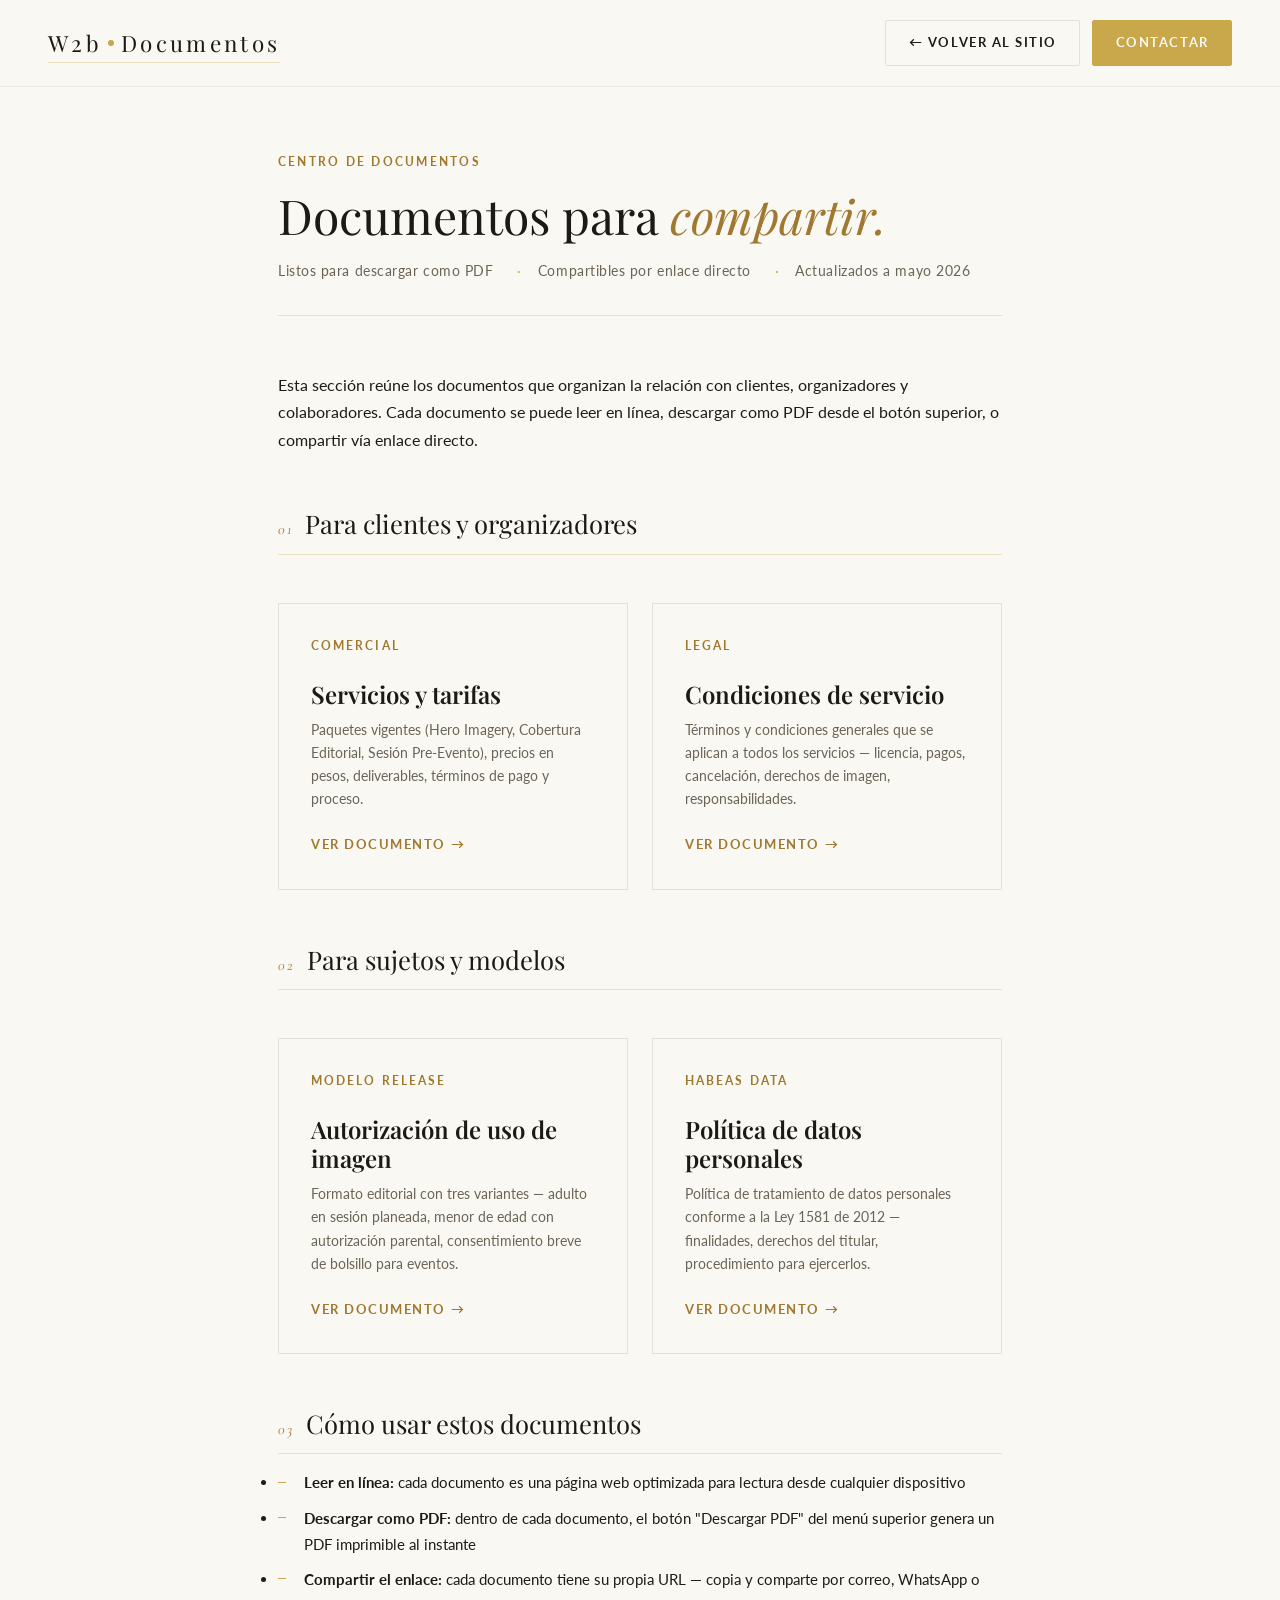
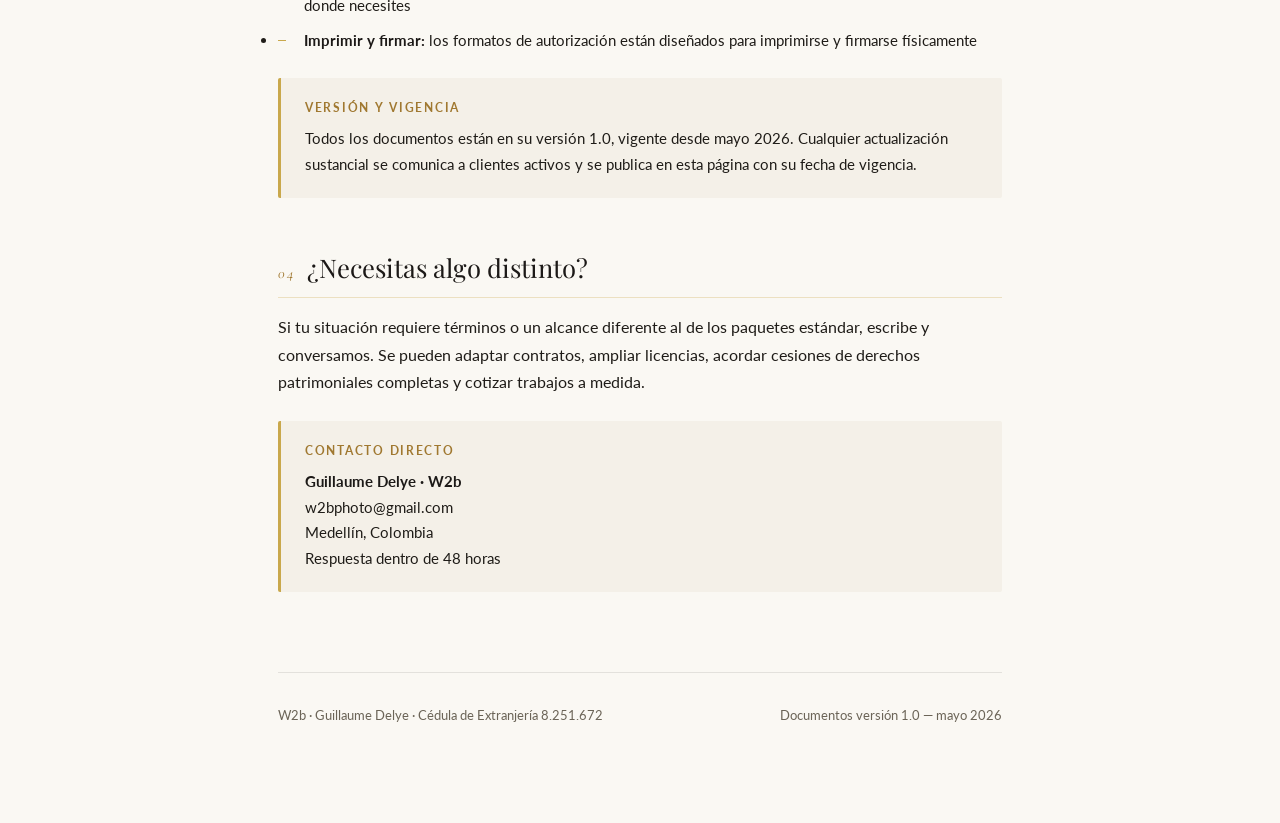
==== documents/index.html @ 28af3d48 "Add files via upload" ====
<!DOCTYPE html>
<html lang="es">
<head>
  <meta charset="UTF-8">
  <meta name="viewport" content="width=device-width, initial-scale=1.0">
  <title>Documentos — W2b · Guillaume Delye</title>
  <meta name="description" content="Documentos compartibles de W2b — servicios y tarifas, autorización de uso de imagen, términos de servicio, política de datos personales.">
  <link rel="stylesheet" href="../css/documents.css">
</head>
<body>

  <header class="doc-topbar no-print">
    <a href="../index.html" class="doc-topbar-brand">W2b<span class="dot"></span>Documentos</a>
    <div class="doc-topbar-actions">
      <a href="../index.html" class="btn-doc ghost">← Volver al sitio</a>
      <a href="../contact.html" class="btn-doc primary">Contactar</a>
    </div>
  </header>

  <main class="doc-page">

    <header class="doc-header">
      <p class="doc-eyebrow">Centro de documentos</p>
      <h1 class="doc-title">Documentos para <em>compartir.</em></h1>
      <div class="doc-meta">
        <span>Listos para descargar como PDF</span>
        <span>Compartibles por enlace directo</span>
        <span>Actualizados a mayo 2026</span>
      </div>
    </header>

    <section class="doc-section">
      <p>Esta sección reúne los documentos que organizan la relación con clientes, organizadores y colaboradores. Cada documento se puede leer en línea, descargar como PDF desde el botón superior, o compartir vía enlace directo.</p>
    </section>

    <section class="doc-section">
      <h2><span class="num">01</span>Para clientes y organizadores</h2>

      <div class="doc-index-grid">

        <a href="services.html" class="doc-card">
          <p class="doc-card-label">Comercial</p>
          <h3 class="doc-card-title">Servicios y tarifas</h3>
          <p class="doc-card-desc">Paquetes vigentes (Hero Imagery, Cobertura Editorial, Sesión Pre-Evento), precios en pesos, deliverables, términos de pago y proceso.</p>
          <span class="doc-card-link">Ver documento →</span>
        </a>

        <a href="terms.html" class="doc-card">
          <p class="doc-card-label">Legal</p>
          <h3 class="doc-card-title">Condiciones de servicio</h3>
          <p class="doc-card-desc">Términos y condiciones generales que se aplican a todos los servicios — licencia, pagos, cancelación, derechos de imagen, responsabilidades.</p>
          <span class="doc-card-link">Ver documento →</span>
        </a>

      </div>
    </section>

    <section class="doc-section">
      <h2><span class="num">02</span>Para sujetos y modelos</h2>

      <div class="doc-index-grid">

        <a href="release.html" class="doc-card">
          <p class="doc-card-label">Modelo release</p>
          <h3 class="doc-card-title">Autorización de uso de imagen</h3>
          <p class="doc-card-desc">Formato editorial con tres variantes — adulto en sesión planeada, menor de edad con autorización parental, consentimiento breve de bolsillo para eventos.</p>
          <span class="doc-card-link">Ver documento →</span>
        </a>

        <a href="privacy.html" class="doc-card">
          <p class="doc-card-label">Habeas Data</p>
          <h3 class="doc-card-title">Política de datos personales</h3>
          <p class="doc-card-desc">Política de tratamiento de datos personales conforme a la Ley 1581 de 2012 — finalidades, derechos del titular, procedimiento para ejercerlos.</p>
          <span class="doc-card-link">Ver documento →</span>
        </a>

      </div>
    </section>

    <section class="doc-section">
      <h2><span class="num">03</span>Cómo usar estos documentos</h2>
      <ul>
        <li><strong>Leer en línea:</strong> cada documento es una página web optimizada para lectura desde cualquier dispositivo</li>
        <li><strong>Descargar como PDF:</strong> dentro de cada documento, el botón "Descargar PDF" del menú superior genera un PDF imprimible al instante</li>
        <li><strong>Compartir el enlace:</strong> cada documento tiene su propia URL — copia y comparte por correo, WhatsApp o donde necesites</li>
        <li><strong>Imprimir y firmar:</strong> los formatos de autorización están diseñados para imprimirse y firmarse físicamente</li>
      </ul>

      <div class="callout">
        <p class="callout-label">Versión y vigencia</p>
        <p>Todos los documentos están en su versión 1.0, vigente desde mayo 2026. Cualquier actualización sustancial se comunica a clientes activos y se publica en esta página con su fecha de vigencia.</p>
      </div>
    </section>

    <section class="doc-section">
      <h2><span class="num">04</span>¿Necesitas algo distinto?</h2>
      <p>Si tu situación requiere términos o un alcance diferente al de los paquetes estándar, escribe y conversamos. Se pueden adaptar contratos, ampliar licencias, acordar cesiones de derechos patrimoniales completas y cotizar trabajos a medida.</p>
      <div class="callout">
        <p class="callout-label">Contacto directo</p>
        <p><strong>Guillaume Delye · W2b</strong><br>
        w2bphoto@gmail.com<br>
        Medellín, Colombia<br>
        Respuesta dentro de 48 horas</p>
      </div>
    </section>

    <footer class="doc-footer">
      <span>W2b · Guillaume Delye · Cédula de Extranjería 8.251.672</span>
      <span>Documentos versión 1.0 — mayo 2026</span>
    </footer>

  </main>

</body>
</html>
---- css/documents.css ----
/* ============================================================
   W2b PRO — Documents stylesheet
   Inherits brand tokens from style.css
   Optimized for both web view and print-to-PDF
   ============================================================ */

@import url('https://fonts.googleapis.com/css2?family=Playfair+Display:ital,wght@0,400;0,600;1,400&family=Cormorant+Garamond:ital,wght@0,300;0,400;1,300;1,400&family=Lato:wght@300;400;700&display=swap');

:root {
  --bg:           #FAF8F3;
  --bg-2:         #F4F0E8;
  --bg-3:         #EDE8DE;
  --near-black:   #1C1917;
  --text:         #1F1C18;
  --text-muted:   #6B6457;
  --gold:         #C9A84C;
  --gold-dark:    #A07830;
  --gold-light:   rgba(201,168,76,0.12);
  --gold-border:  rgba(201,168,76,0.3);
  --border:       rgba(28,25,23,0.1);
  --border-soft:  rgba(28,25,23,0.06);

  --font-display: 'Playfair Display', Georgia, serif;
  --font-sub:     'Cormorant Garamond', Georgia, serif;
  --font-body:    'Lato', system-ui, sans-serif;
}

*, *::before, *::after { box-sizing: border-box; margin: 0; padding: 0; }

html {
  font-size: 16px;
  scroll-behavior: smooth;
}

body {
  background: var(--bg);
  color: var(--text);
  font-family: var(--font-body);
  font-weight: 400;
  line-height: 1.7;
}

img { display: block; max-width: 100%; }
a { color: var(--gold-dark); text-decoration: none; border-bottom: 1px solid var(--gold-border); transition: border-color 0.2s; }
a:hover { border-color: var(--gold); }

/* ── Document page layout ──────────────────────────────────── */
.doc-page {
  max-width: 820px;
  margin: 0 auto;
  padding: 4rem 3rem 6rem;
  background: var(--bg);
}

/* Top bar (only visible on screen) */
.doc-topbar {
  display: flex;
  align-items: center;
  justify-content: space-between;
  padding: 1.25rem 3rem;
  background: rgba(250,248,243,0.95);
  backdrop-filter: blur(8px);
  border-bottom: 1px solid var(--border-soft);
  position: sticky;
  top: 0;
  z-index: 10;
}

.doc-topbar-brand {
  font-family: var(--font-display);
  font-size: 1.4rem;
  font-weight: 400;
  color: var(--near-black);
  letter-spacing: 0.15em;
}
.doc-topbar-brand .dot {
  display: inline-block;
  width: 6px; height: 6px;
  background: var(--gold);
  border-radius: 50%;
  margin: 0 0.4rem;
  vertical-align: middle;
  transform: translateY(-3px);
}

.doc-topbar-actions {
  display: flex;
  gap: 0.75rem;
  align-items: center;
}

.btn-doc {
  font-family: var(--font-body);
  font-size: 0.8rem;
  font-weight: 700;
  letter-spacing: 0.12em;
  text-transform: uppercase;
  padding: 0.7rem 1.4rem;
  border: 1px solid var(--gold-border);
  color: var(--gold-dark);
  background: var(--bg);
  border-radius: 2px;
  transition: all 0.2s;
  cursor: pointer;
}
.btn-doc:hover {
  background: var(--gold);
  color: var(--bg);
  border-color: var(--gold);
}
.btn-doc.primary {
  background: var(--gold);
  color: var(--bg);
  border-color: var(--gold);
}
.btn-doc.primary:hover {
  background: var(--gold-dark);
  border-color: var(--gold-dark);
}
.btn-doc.ghost {
  border-color: var(--border);
  color: var(--text);
}
.btn-doc.ghost:hover {
  background: var(--bg-3);
  color: var(--near-black);
  border-color: var(--border);
}

/* ── Document header ───────────────────────────────────────── */
.doc-header {
  margin-bottom: 3.5rem;
  padding-bottom: 2rem;
  border-bottom: 1px solid var(--border);
}

.doc-eyebrow {
  font-family: var(--font-body);
  font-size: 0.78rem;
  font-weight: 700;
  letter-spacing: 0.18em;
  text-transform: uppercase;
  color: var(--gold-dark);
  margin-bottom: 1rem;
}

.doc-title {
  font-family: var(--font-display);
  font-size: 3rem;
  font-weight: 400;
  line-height: 1.15;
  color: var(--near-black);
  margin-bottom: 1rem;
}
.doc-title em { font-style: italic; color: var(--gold-dark); }

.doc-meta {
  display: flex;
  flex-wrap: wrap;
  gap: 0.4rem 1.5rem;
  font-family: var(--font-body);
  font-size: 0.85rem;
  color: var(--text-muted);
  letter-spacing: 0.04em;
}
.doc-meta span::before {
  content: '·';
  margin-right: 1rem;
  color: var(--gold);
}
.doc-meta span:first-child::before { content: none; margin-right: 0; }

/* ── Section structure ─────────────────────────────────────── */
.doc-section {
  margin-bottom: 3rem;
}

.doc-section h2 {
  font-family: var(--font-display);
  font-size: 1.6rem;
  font-weight: 400;
  color: var(--near-black);
  margin-bottom: 1rem;
  padding-bottom: 0.5rem;
  border-bottom: 1px solid var(--gold-border);
  display: flex;
  align-items: baseline;
  gap: 0.8rem;
}
.doc-section h2 .num {
  font-family: var(--font-sub);
  font-size: 0.95rem;
  font-style: italic;
  color: var(--gold-dark);
  letter-spacing: 0.1em;
}

.doc-section h3 {
  font-family: var(--font-display);
  font-size: 1.1rem;
  font-weight: 600;
  color: var(--near-black);
  margin: 1.5rem 0 0.75rem;
}

.doc-section p {
  font-family: var(--font-body);
  font-size: 0.98rem;
  line-height: 1.75;
  color: var(--text);
  margin-bottom: 1rem;
}

.doc-section ul, .doc-section ol {
  padding-left: 0;
  margin: 0.5rem 0 1.25rem;
}

.doc-section li {
  font-family: var(--font-body);
  font-size: 0.95rem;
  line-height: 1.7;
  margin-bottom: 0.6rem;
  padding-left: 1.6rem;
  position: relative;
}

.doc-section ul li::before {
  content: '';
  position: absolute;
  left: 0; top: 0.7rem;
  width: 8px; height: 1px;
  background: var(--gold);
}

.doc-section ol {
  counter-reset: list;
}
.doc-section ol li::before {
  counter-increment: list;
  content: counter(list, decimal-leading-zero);
  position: absolute;
  left: 0; top: 0;
  font-family: var(--font-sub);
  font-style: italic;
  color: var(--gold-dark);
  font-size: 0.9rem;
}

.doc-section strong {
  color: var(--near-black);
  font-weight: 700;
}

.doc-section em {
  font-style: italic;
}

/* Pull-quote / hero statement */
.doc-quote {
  font-family: var(--font-display);
  font-style: italic;
  font-size: 1.5rem;
  line-height: 1.45;
  color: var(--near-black);
  padding: 2rem 0 2rem 2rem;
  border-left: 2px solid var(--gold);
  margin: 2rem 0;
}
.doc-quote-attr {
  font-family: var(--font-body);
  font-size: 0.85rem;
  font-style: normal;
  color: var(--text-muted);
  margin-top: 1rem;
  letter-spacing: 0.08em;
  text-transform: uppercase;
}

/* Callout box */
.callout {
  background: var(--bg-2);
  border-left: 3px solid var(--gold);
  padding: 1.25rem 1.5rem;
  margin: 1.5rem 0;
  border-radius: 2px;
}
.callout .callout-label {
  font-family: var(--font-body);
  font-size: 0.72rem;
  font-weight: 700;
  letter-spacing: 0.15em;
  text-transform: uppercase;
  color: var(--gold-dark);
  margin-bottom: 0.5rem;
}
.callout p { margin: 0; font-size: 0.92rem; }

/* ── Tier cards (services & rates) ─────────────────────────── */
.tier-grid {
  display: grid;
  grid-template-columns: repeat(3, 1fr);
  gap: 1.5rem;
  margin: 2rem 0;
}

.tier-card {
  background: var(--bg);
  border: 1px solid var(--border);
  padding: 2rem 1.75rem;
  position: relative;
  transition: border-color 0.3s, transform 0.3s;
}
.tier-card:hover {
  border-color: var(--gold);
  transform: translateY(-2px);
}
.tier-card.featured {
  border-color: var(--gold);
  background: var(--bg);
}
.tier-card.featured::before {
  content: 'Diferencial';
  position: absolute;
  top: -10px; right: 1.5rem;
  background: var(--gold);
  color: var(--bg);
  padding: 0.25rem 0.75rem;
  font-family: var(--font-body);
  font-size: 0.7rem;
  font-weight: 700;
  letter-spacing: 0.12em;
  text-transform: uppercase;
  border-radius: 1px;
}

.tier-card .tier-eyebrow {
  font-family: var(--font-body);
  font-size: 0.72rem;
  font-weight: 700;
  letter-spacing: 0.18em;
  text-transform: uppercase;
  color: var(--gold-dark);
  margin-bottom: 0.75rem;
}
.tier-card .tier-name {
  font-family: var(--font-display);
  font-size: 1.4rem;
  color: var(--near-black);
  margin-bottom: 0.5rem;
  line-height: 1.2;
}
.tier-card .tier-price {
  font-family: var(--font-display);
  font-size: 2rem;
  color: var(--near-black);
  margin: 0.5rem 0 0.25rem;
}
.tier-card .tier-unit {
  font-family: var(--font-body);
  font-size: 0.78rem;
  color: var(--text-muted);
  letter-spacing: 0.1em;
  text-transform: uppercase;
  margin-bottom: 1.25rem;
  padding-bottom: 1.25rem;
  border-bottom: 1px solid var(--border-soft);
}
.tier-card ul { padding: 0; }
.tier-card li {
  padding-left: 1.2rem;
  font-size: 0.88rem;
  margin-bottom: 0.5rem;
}
.tier-card li::before {
  width: 6px; top: 0.62rem;
}

/* ── Form fields (model release) ───────────────────────────── */
.form-row {
  margin-bottom: 1.5rem;
}
.form-row label {
  display: block;
  font-family: var(--font-body);
  font-size: 0.78rem;
  font-weight: 700;
  letter-spacing: 0.12em;
  text-transform: uppercase;
  color: var(--text-muted);
  margin-bottom: 0.4rem;
}
.form-line {
  border-bottom: 1px solid var(--near-black);
  height: 1.5rem;
  min-width: 200px;
}

.form-grid-2 {
  display: grid;
  grid-template-columns: 1fr 1fr;
  gap: 2rem;
  margin: 1rem 0;
}

.checkbox-list label {
  display: flex;
  align-items: flex-start;
  gap: 0.7rem;
  margin-bottom: 0.65rem;
  font-family: var(--font-body);
  font-size: 0.93rem;
  letter-spacing: normal;
  text-transform: none;
  font-weight: 400;
  color: var(--text);
  cursor: pointer;
}
.checkbox-list .box {
  display: inline-block;
  width: 14px; height: 14px;
  border: 1.5px solid var(--near-black);
  margin-top: 0.3rem;
  flex-shrink: 0;
}

/* Signature blocks */
.sig-block {
  display: grid;
  grid-template-columns: 1fr 1fr;
  gap: 2.5rem;
  margin-top: 3rem;
  padding-top: 2rem;
  border-top: 1px solid var(--border);
}
.sig-line {
  border-bottom: 1px solid var(--near-black);
  height: 2.5rem;
  margin-bottom: 0.5rem;
}
.sig-label {
  font-family: var(--font-body);
  font-size: 0.75rem;
  font-weight: 700;
  letter-spacing: 0.15em;
  text-transform: uppercase;
  color: var(--text-muted);
}
.sig-detail {
  font-family: var(--font-body);
  font-size: 0.85rem;
  color: var(--text);
  margin-top: 0.15rem;
}

/* Document divider — variant separators */
.doc-divider {
  margin: 5rem 0;
  text-align: center;
  position: relative;
}
.doc-divider::before, .doc-divider::after {
  content: '';
  position: absolute;
  top: 50%;
  width: 38%;
  height: 1px;
  background: var(--border);
}
.doc-divider::before { left: 0; }
.doc-divider::after { right: 0; }
.doc-divider-mark {
  display: inline-block;
  font-family: var(--font-sub);
  font-style: italic;
  font-size: 0.95rem;
  color: var(--gold-dark);
  letter-spacing: 0.2em;
  text-transform: uppercase;
  padding: 0 1rem;
  background: var(--bg);
}

/* Variant card — for release variants on index */
.variant-card {
  background: var(--bg);
  border: 1px solid var(--border);
  padding: 1.5rem 1.75rem;
  margin: 1.5rem 0;
}
.variant-card h3 {
  margin-top: 0;
  display: flex;
  align-items: baseline;
  gap: 0.8rem;
}
.variant-card h3 .tag {
  font-family: var(--font-body);
  font-size: 0.7rem;
  font-weight: 700;
  color: var(--gold-dark);
  background: var(--gold-light);
  padding: 0.2rem 0.6rem;
  border-radius: 2px;
  letter-spacing: 0.12em;
  text-transform: uppercase;
}

/* ── Footer ────────────────────────────────────────────────── */
.doc-footer {
  margin-top: 5rem;
  padding-top: 2rem;
  border-top: 1px solid var(--border);
  font-family: var(--font-body);
  font-size: 0.8rem;
  color: var(--text-muted);
  display: flex;
  justify-content: space-between;
  flex-wrap: wrap;
  gap: 1rem;
}
.doc-footer a { color: var(--text-muted); }

/* ── Documents index page ──────────────────────────────────── */
.doc-index-grid {
  display: grid;
  grid-template-columns: repeat(2, 1fr);
  gap: 1.5rem;
  margin: 3rem 0;
}

.doc-card {
  display: block;
  background: var(--bg);
  border: 1px solid var(--border);
  padding: 2rem;
  transition: border-color 0.3s, transform 0.3s;
  border-bottom: 1px solid var(--border);
}
.doc-card:hover {
  border-color: var(--gold);
  transform: translateY(-2px);
}
.doc-card .doc-card-label {
  font-family: var(--font-body);
  font-size: 0.72rem;
  font-weight: 700;
  letter-spacing: 0.18em;
  text-transform: uppercase;
  color: var(--gold-dark);
  margin-bottom: 0.5rem;
}
.doc-card .doc-card-title {
  font-family: var(--font-display);
  font-size: 1.5rem;
  color: var(--near-black);
  margin-bottom: 0.6rem;
  line-height: 1.2;
}
.doc-card .doc-card-desc {
  font-family: var(--font-body);
  font-size: 0.9rem;
  color: var(--text-muted);
  line-height: 1.6;
  margin-bottom: 1.2rem;
}
.doc-card .doc-card-link {
  font-family: var(--font-body);
  font-size: 0.8rem;
  font-weight: 700;
  letter-spacing: 0.12em;
  text-transform: uppercase;
  color: var(--gold-dark);
  border-bottom: none;
  display: inline-flex;
  align-items: center;
  gap: 0.4rem;
}

/* ── Responsive ────────────────────────────────────────────── */
@media (max-width: 720px) {
  .doc-page { padding: 2rem 1.5rem 4rem; }
  .doc-topbar { padding: 1rem 1.5rem; flex-wrap: wrap; gap: 0.75rem; }
  .doc-title { font-size: 2rem; }
  .doc-section h2 { font-size: 1.3rem; }
  .tier-grid { grid-template-columns: 1fr; }
  .form-grid-2 { grid-template-columns: 1fr; gap: 0.75rem; }
  .sig-block { grid-template-columns: 1fr; gap: 1.5rem; }
  .doc-index-grid { grid-template-columns: 1fr; }
  .doc-quote { padding-left: 1rem; font-size: 1.15rem; }
}

/* ── Print / PDF optimization ──────────────────────────────── */
@media print {
  @page {
    size: A4;
    margin: 16mm 14mm;
  }

  html, body {
    background: white;
    color: #000;
    font-size: 10.5pt;
    line-height: 1.55;
  }

  .doc-topbar, .no-print { display: none !important; }

  .doc-page {
    max-width: none;
    padding: 0;
    margin: 0;
  }

  /* Tighter vertical rhythm so pages don't waste space */
  .doc-header {
    margin-bottom: 1.5rem;
    padding-bottom: 1rem;
  }
  .doc-title { font-size: 2rem; color: #000; line-height: 1.15; }
  .doc-meta { font-size: 0.78rem; }

  .doc-section {
    margin-bottom: 1.25rem;
    /* Sections break naturally across pages — do NOT force break-inside avoid */
  }
  .doc-section h2 {
    font-size: 1.2rem;
    color: #000;
    border-bottom-color: #999;
    margin-bottom: 0.6rem;
    padding-bottom: 0.35rem;
  }
  .doc-section h3 {
    font-size: 1rem;
    margin: 0.9rem 0 0.45rem;
  }
  .doc-section p,
  .doc-section li {
    font-size: 0.95rem;
    line-height: 1.55;
    margin-bottom: 0.5rem;
  }
  .doc-section ul,
  .doc-section ol {
    margin: 0.4rem 0 0.85rem;
  }

  /* Keep headings with their following content */
  .doc-section h2,
  .doc-section h3 {
    break-after: avoid;
    page-break-after: avoid;
  }

  /* Avoid splitting small atomic elements across pages */
  .tier-card, .variant-card, .callout, .doc-quote, .sig-block,
  .form-row, .checkbox-list label, .doc-card {
    break-inside: avoid;
    page-break-inside: avoid;
  }

  /* Paragraphs and lists: avoid orphan/widow lines */
  p, li {
    orphans: 3;
    widows: 3;
  }

  /* Tier cards stay in 3 columns but compress for portrait A4 */
  .tier-grid {
    grid-template-columns: repeat(3, 1fr);
    gap: 0.5rem;
  }
  .tier-card {
    padding: 0.9rem 0.85rem;
  }
  .tier-card .tier-name { font-size: 1rem; }
  .tier-card .tier-price { font-size: 1.4rem; }
  .tier-card .tier-unit {
    font-size: 0.7rem;
    margin-bottom: 0.7rem;
    padding-bottom: 0.7rem;
  }
  .tier-card li { font-size: 0.78rem; margin-bottom: 0.3rem; }

  /* Index grid back to two columns; cards stay together */
  .doc-index-grid {
    grid-template-columns: repeat(2, 1fr);
    gap: 0.6rem;
  }

  /* Dividers shrink — they were eating a quarter page each */
  .doc-divider {
    margin: 1.5rem 0;
  }

  /* Quote and callout — slightly smaller */
  .doc-quote {
    font-size: 1.1rem;
    padding: 0.75rem 0 0.75rem 1rem;
    margin: 1rem 0;
  }
  .callout {
    padding: 0.75rem 1rem;
    margin: 0.85rem 0;
  }

  /* Signature blocks compact */
  .sig-block {
    margin-top: 1.5rem;
    padding-top: 1rem;
    gap: 1.5rem;
  }
  .sig-line { height: 2rem; }

  /* Footer */
  .doc-footer {
    margin-top: 2rem;
    padding-top: 1rem;
    font-size: 0.72rem;
  }

  /* Links: black, no underline distractions */
  a {
    color: #000;
    border-bottom: none;
  }
}
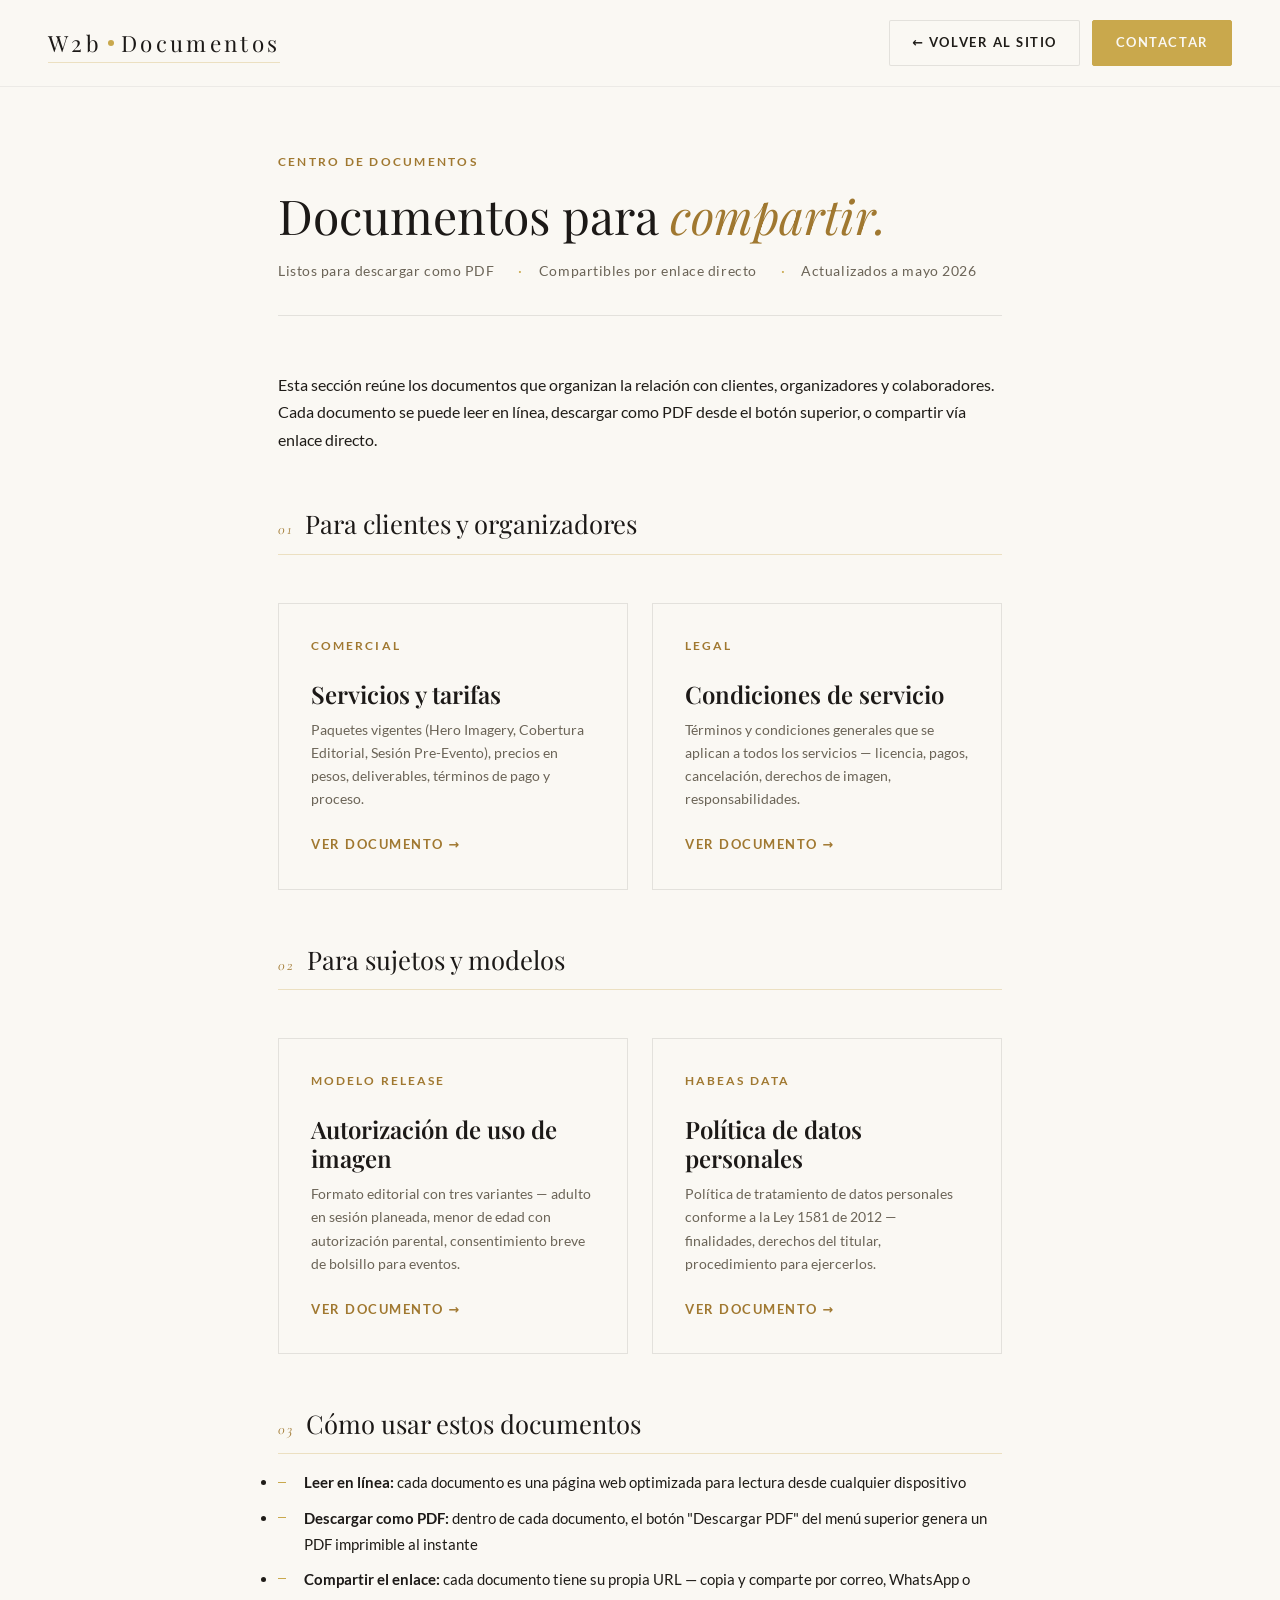
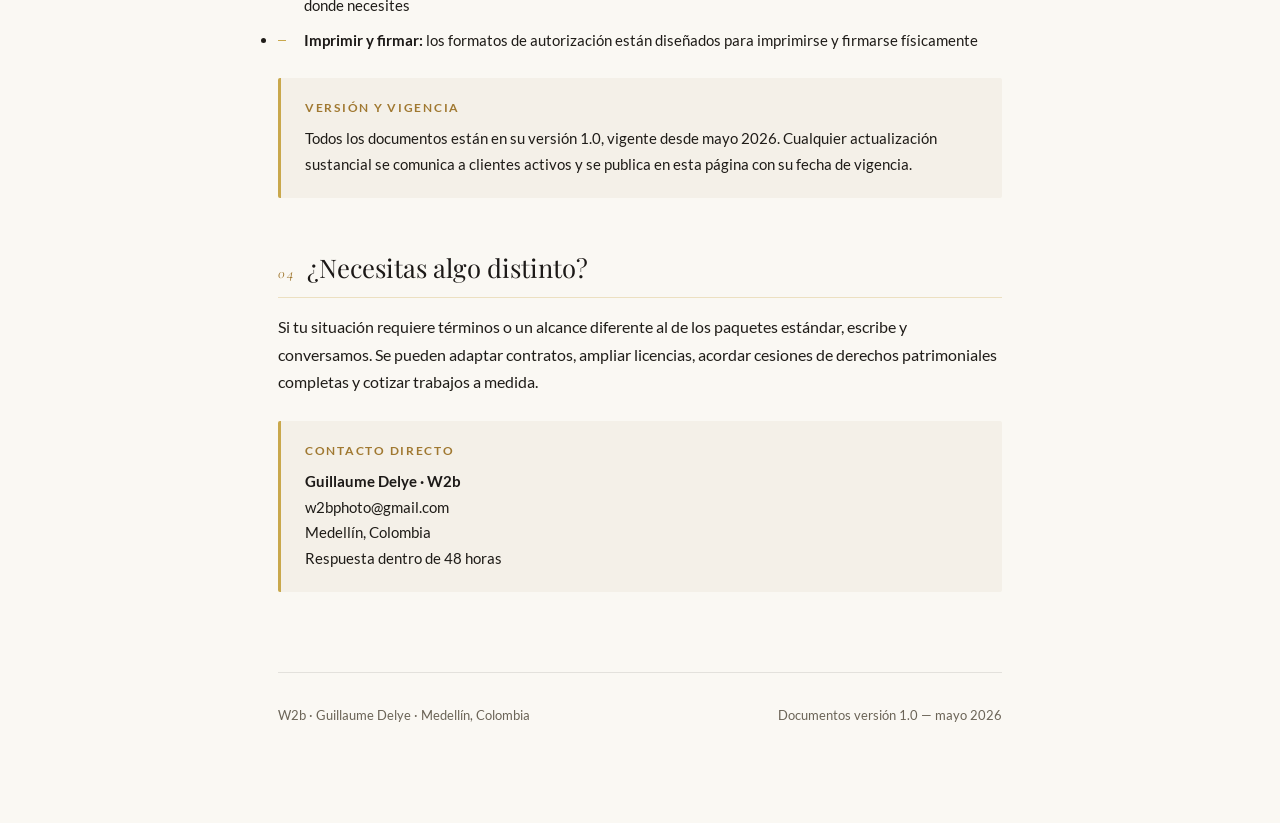
==== commit e22e2554: "Conformité légale + polices auto-hébergées + corrections copie - Politique cookies trilingue + liens" ====
--- a/documents/index.html
+++ b/documents/index.html
@@ -3,9 +3,13 @@
 <head>
   <meta charset="UTF-8">
   <meta name="viewport" content="width=device-width, initial-scale=1.0">
+  <link rel="icon" type="image/svg+xml" href="/w2b-pro/favicon.svg">
+  <link rel="alternate icon" href="/w2b-pro/favicon-32.png" sizes="32x32">
+  <link rel="apple-touch-icon" href="/w2b-pro/apple-touch-icon.png">
   <title>Documentos — W2b · Guillaume Delye</title>
   <meta name="description" content="Documentos compartibles de W2b — servicios y tarifas, autorización de uso de imagen, términos de servicio, política de datos personales.">
   <link rel="stylesheet" href="../css/documents.css">
+  <link rel="canonical" href="https://w2bphotography.com/w2b-pro/documents/">
 </head>
 <body>
 
@@ -105,7 +109,7 @@
     </section>
 
     <footer class="doc-footer">
-      <span>W2b · Guillaume Delye · Cédula de Extranjería 8.251.672</span>
+      <span>W2b · Guillaume Delye · Medellín, Colombia</span>
       <span>Documentos versión 1.0 — mayo 2026</span>
     </footer>
 
--- a/css/documents.css
+++ b/css/documents.css
@@ -4,7 +4,7 @@
    Optimized for both web view and print-to-PDF
    ============================================================ */
 
-@import url('https://fonts.googleapis.com/css2?family=Playfair+Display:ital,wght@0,400;0,600;1,400&family=Cormorant+Garamond:ital,wght@0,300;0,400;1,300;1,400&family=Lato:wght@300;400;700&display=swap');
+@import url('fonts.css');
 
 :root {
   --bg:           #FAF8F3;
@@ -127,6 +127,41 @@
   border-color: var(--border);
 }
 
+/* Language & currency switchers in the topbar */
+.lang-switcher,
+.cur-switcher {
+  display: flex;
+  gap: 0.3rem;
+  align-items: center;
+  font-family: var(--font-body);
+  font-size: 0.72rem;
+  font-weight: 700;
+  letter-spacing: 0.08em;
+}
+
+.lang-switcher button,
+.cur-switcher button {
+  background: transparent;
+  border: none;
+  cursor: pointer;
+  color: var(--text-muted);
+  padding: 0.25rem 0.4rem;
+  border-radius: 2px;
+  font: inherit;
+  letter-spacing: inherit;
+  transition: color 0.2s, background 0.2s;
+}
+
+.lang-switcher button:hover,
+.lang-switcher button.active,
+.cur-switcher button:hover,
+.cur-switcher button.active {
+  color: var(--gold-dark);
+  background: var(--gold-light);
+}
+
+.lang-sep { color: var(--border); }
+
 /* ── Document header ───────────────────────────────────────── */
 .doc-header {
   margin-bottom: 3.5rem;
@@ -581,6 +616,8 @@
 @media (max-width: 720px) {
   .doc-page { padding: 2rem 1.5rem 4rem; }
   .doc-topbar { padding: 1rem 1.5rem; flex-wrap: wrap; gap: 0.75rem; }
+  .doc-topbar-actions { flex-wrap: wrap; gap: 0.5rem 0.6rem; }
+  .btn-doc { padding: 0.55rem 0.9rem; font-size: 0.72rem; }
   .doc-title { font-size: 2rem; }
   .doc-section h2 { font-size: 1.3rem; }
   .tier-grid { grid-template-columns: 1fr; }
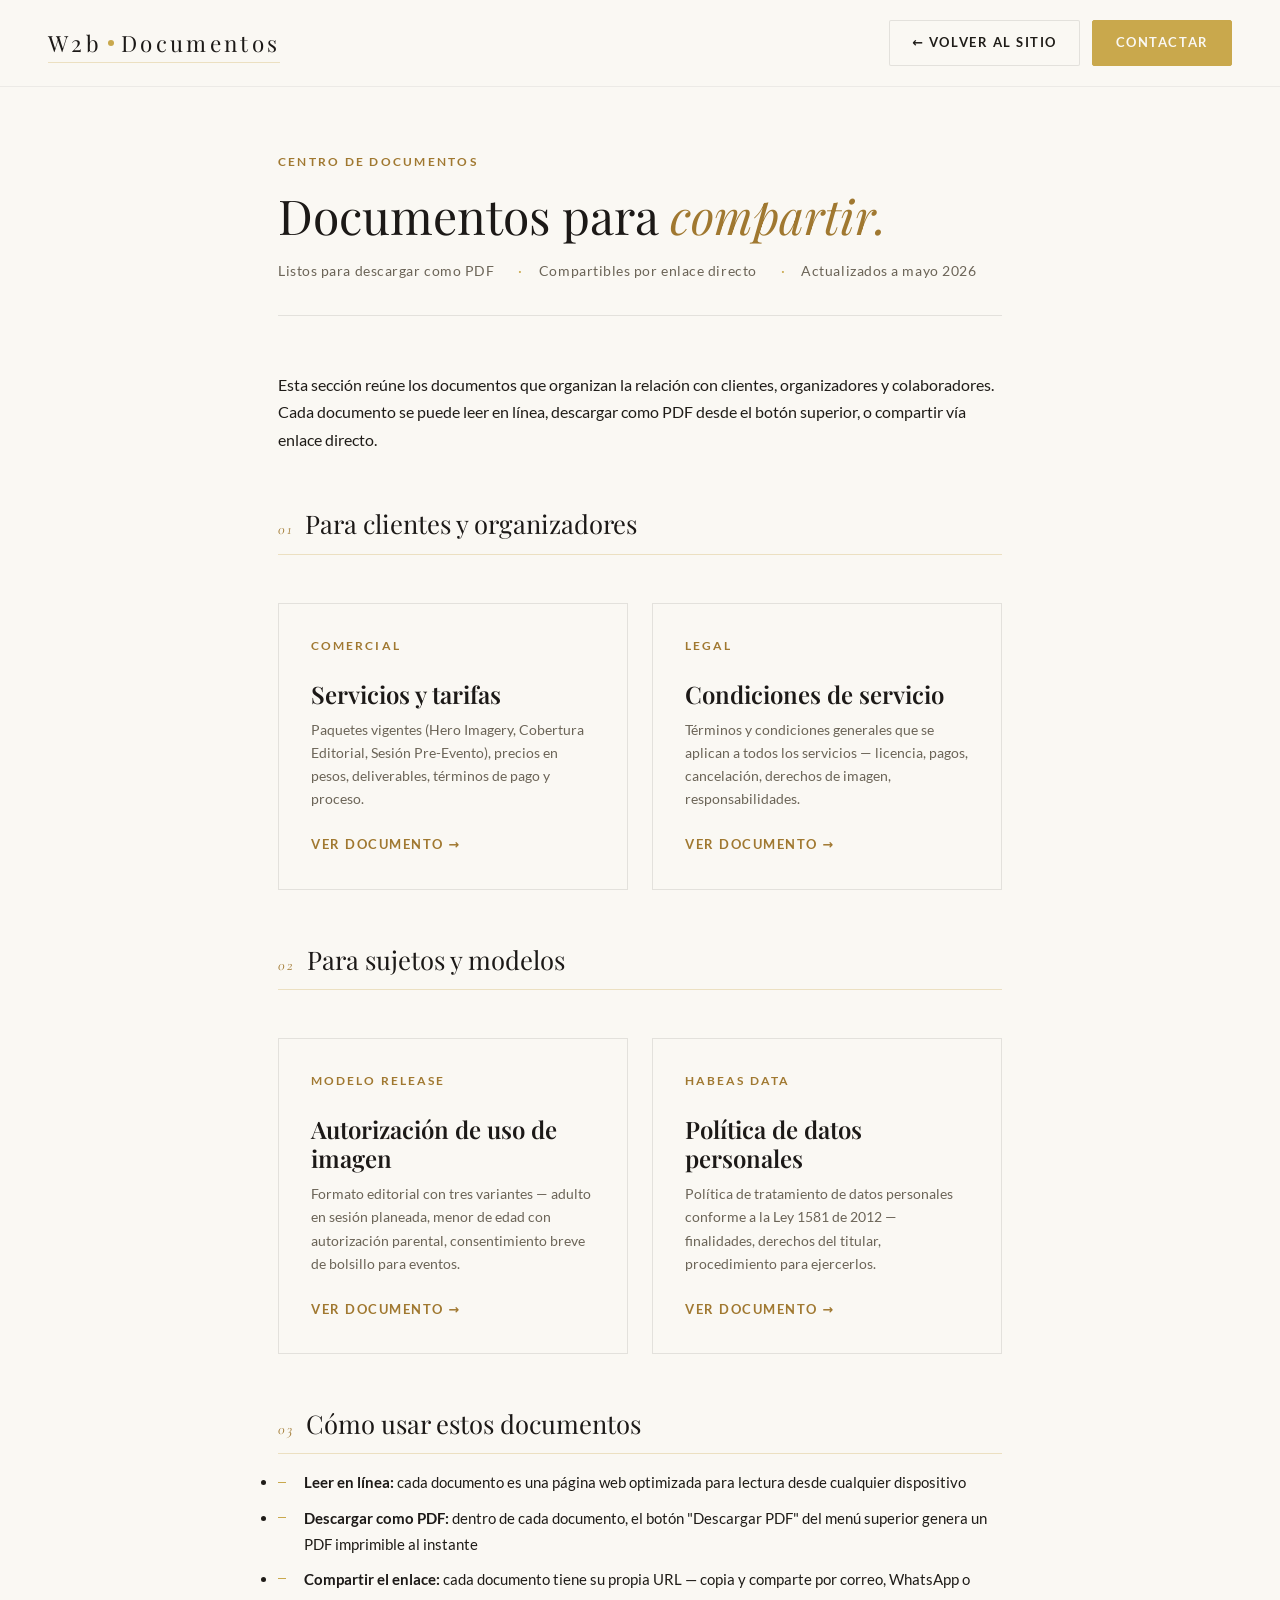
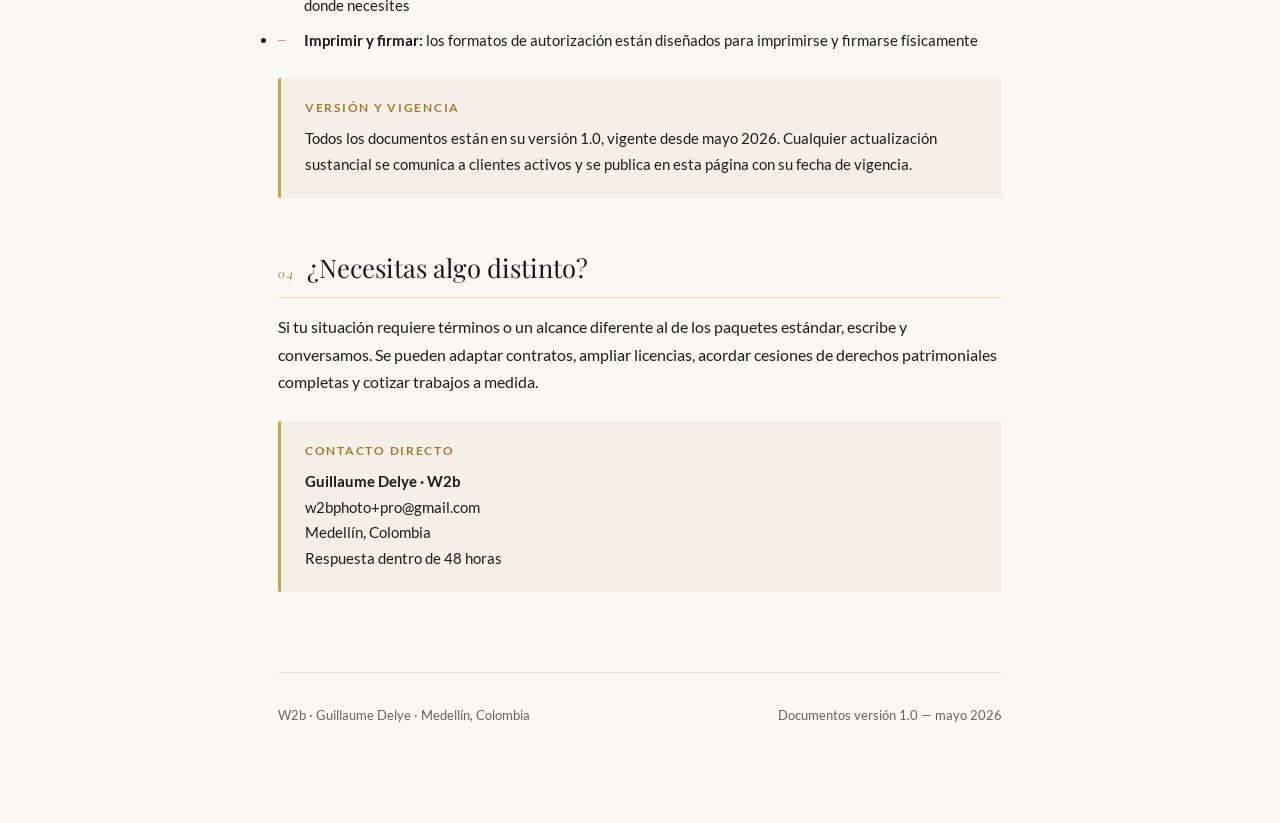
==== commit eadb4684: "Docs pro: privacy + terms trilingues, release noindex, contact +pro - privacy.html et terms.html: ve" ====
--- a/documents/index.html
+++ b/documents/index.html
@@ -102,7 +102,7 @@
       <div class="callout">
         <p class="callout-label">Contacto directo</p>
         <p><strong>Guillaume Delye · W2b</strong><br>
-        w2bphoto@gmail.com<br>
+        w2bphoto+pro@gmail.com<br>
         Medellín, Colombia<br>
         Respuesta dentro de 48 horas</p>
       </div>
